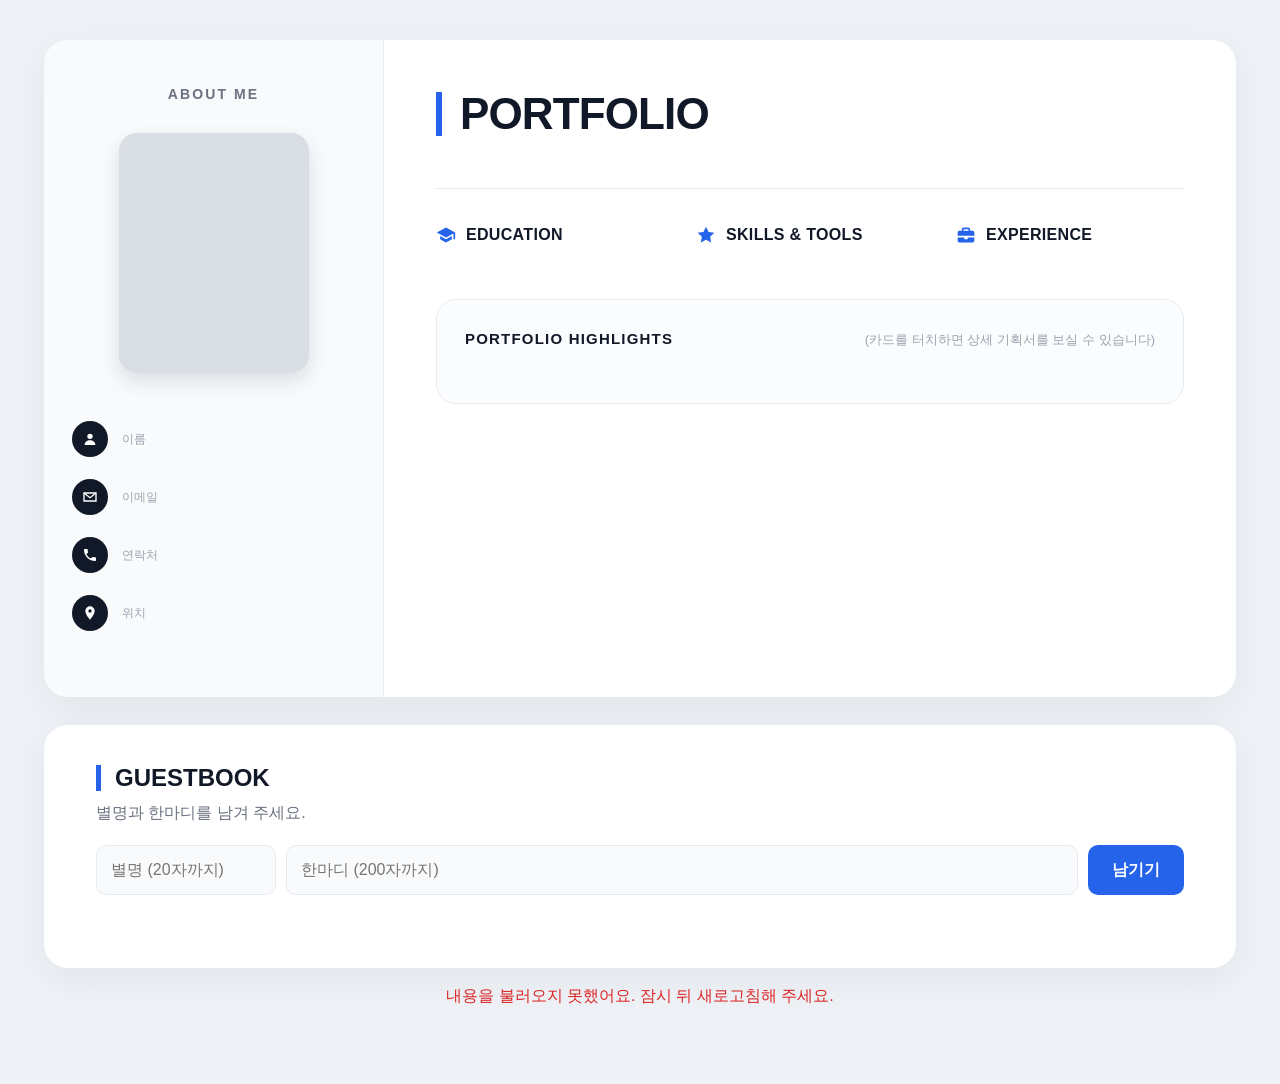
==== index.html @ 7a7e58ea "방문자 화면(index.html, style.css, script.js) 추가 Co-Authored-By: Claude Opus 5.5 <noreply@anthropic.com> " ====
<!DOCTYPE html>
<html lang="ko">
<head>
  <meta charset="UTF-8">
  <meta name="viewport" content="width=device-width, initial-scale=1">
  <title>포트폴리오</title>
  <link rel="stylesheet" href="style.css">
</head>
<body>
  <!-- 아이콘 모음: 아래에서 <use href="#아이콘이름">으로 꺼내 쓴다 -->
  <svg class="icon-sprite" aria-hidden="true">
    <symbol id="icon-user" viewBox="0 0 24 24"><circle cx="12" cy="8" r="4"/><path d="M4 21c0-4.4 3.6-7 8-7s8 2.6 8 7z"/></symbol>
    <symbol id="icon-mail" viewBox="0 0 24 24"><path d="M3 6h18v12H3z" fill="none" stroke="currentColor" stroke-width="2"/><path d="M3 6l9 7 9-7" fill="none" stroke="currentColor" stroke-width="2"/></symbol>
    <symbol id="icon-phone" viewBox="0 0 24 24"><path d="M6.6 10.8a15.1 15.1 0 0 0 6.6 6.6l2.2-2.2a1 1 0 0 1 1-.25 11.4 11.4 0 0 0 3.6.57 1 1 0 0 1 1 1V20a1 1 0 0 1-1 1A17 17 0 0 1 3 4a1 1 0 0 1 1-1h3.5a1 1 0 0 1 1 1c0 1.25.2 2.45.57 3.57a1 1 0 0 1-.25 1z"/></symbol>
    <symbol id="icon-pin" viewBox="0 0 24 24"><path d="M12 2a7 7 0 0 0-7 7c0 5.2 7 13 7 13s7-7.8 7-13a7 7 0 0 0-7-7zm0 9.5A2.5 2.5 0 1 1 12 6.5a2.5 2.5 0 0 1 0 5z"/></symbol>
    <symbol id="icon-cap" viewBox="0 0 24 24"><path d="M12 3L1 9l11 6 9-4.9V17h2V9z"/><path d="M5 13.2v4L12 21l7-3.8v-4L12 17z"/></symbol>
    <symbol id="icon-star" viewBox="0 0 24 24"><path d="M12 2l3.1 6.3 6.9 1-5 4.9 1.2 6.8L12 17.8 5.8 21l1.2-6.8-5-4.9 6.9-1z"/></symbol>
    <symbol id="icon-bag" viewBox="0 0 24 24"><path d="M9 3h6a2 2 0 0 1 2 2v2h3a2 2 0 0 1 2 2v4H2V9a2 2 0 0 1 2-2h3V5a2 2 0 0 1 2-2zm0 2v2h6V5z"/><path d="M2 15h8v2h4v-2h8v4a2 2 0 0 1-2 2H4a2 2 0 0 1-2-2z"/></symbol>
    <symbol id="icon-heart" viewBox="0 0 24 24"><path d="M12 21s-7.5-4.6-10-9.3C.4 8.6 2.3 4.5 6.2 4.5c2.2 0 3.8 1.3 4.8 2.8 1-1.5 2.6-2.8 4.8-2.8 3.9 0 5.8 4.1 4.2 7.2C19.5 16.4 12 21 12 21z"/></symbol>
  </svg>

  <main class="page">
    <!-- 흰 큰 카드 -->
    <div class="sheet resume">

      <!-- 왼쪽: ABOUT ME -->
      <aside class="about">
        <p class="about-label">ABOUT ME</p>
        <div class="photo" id="profile-photo"></div>
        <h2 class="about-name" id="profile-name"></h2>
        <p class="about-title" id="profile-title"></p>
        <p class="badge" id="profile-badge"></p>

        <ul class="contact">
          <li>
            <span class="contact-icon"><svg><use href="#icon-user"/></svg></span>
            <div><span class="contact-label">이름</span><span class="contact-value" id="contact-name"></span></div>
          </li>
          <li>
            <span class="contact-icon"><svg><use href="#icon-mail"/></svg></span>
            <div><span class="contact-label">이메일</span><span class="contact-value" id="contact-email"></span></div>
          </li>
          <li>
            <span class="contact-icon"><svg><use href="#icon-phone"/></svg></span>
            <div><span class="contact-label">연락처</span><span class="contact-value" id="contact-phone"></span></div>
          </li>
          <li>
            <span class="contact-icon"><svg><use href="#icon-pin"/></svg></span>
            <div><span class="contact-label">위치</span><span class="contact-value" id="contact-location"></span></div>
          </li>
        </ul>
      </aside>

      <!-- 오른쪽: PORTFOLIO -->
      <section class="content">
        <h1 class="big-title">PORTFOLIO</h1>
        <p class="headline" id="profile-headline"></p>
        <p class="intro" id="profile-intro"></p>

        <div class="facts">
          <div class="fact">
            <h3 class="fact-title"><svg><use href="#icon-cap"/></svg>EDUCATION</h3>
            <div id="profile-education"></div>
          </div>
          <div class="fact">
            <h3 class="fact-title"><svg><use href="#icon-star"/></svg>SKILLS &amp; TOOLS</h3>
            <ul class="skills" id="profile-skills"></ul>
          </div>
          <div class="fact">
            <h3 class="fact-title"><svg><use href="#icon-bag"/></svg>EXPERIENCE</h3>
            <div id="profile-experience"></div>
          </div>
        </div>

        <div class="highlights">
          <div class="highlights-head">
            <h3>PORTFOLIO HIGHLIGHTS</h3>
            <span>(카드를 터치하면 상세 기획서를 보실 수 있습니다)</span>
          </div>
          <div class="cards" id="cards"></div>
        </div>

        <p class="quote" id="profile-quote"></p>
      </section>
    </div>

    <!-- 방명록 -->
    <section class="sheet guestbook">
      <h3 class="guestbook-title">GUESTBOOK</h3>
      <p class="guestbook-sub">별명과 한마디를 남겨 주세요.</p>
      <div class="guestbook-form">
        <input type="text" id="gb-nickname" placeholder="별명 (20자까지)" maxlength="20">
        <input type="text" id="gb-message" placeholder="한마디 (200자까지)" maxlength="200">
        <button type="button" id="gb-submit">남기기</button>
      </div>
      <p class="guestbook-notice" id="gb-notice"></p>
      <ul class="guestbook-list" id="gb-list"></ul>
    </section>

    <p class="load-error" id="load-error"></p>
  </main>

  <script src="script.js"></script>
</body>
</html>
---- style.css ----
/* 색과 크기 모음 */
:root {
  --bg: #eef1f5;
  --sheet: #ffffff;
  --side: #f8fafc;
  --line: #e7ebf0;
  --text: #111827;
  --gray: #6b7280;
  --light-gray: #9ca3af;
  --blue: #2563eb;
  --blue-soft: #eef4ff;
  --dark: #111827;
}

* {
  box-sizing: border-box;
}

body {
  margin: 0;
  word-break: keep-all;
  overflow-wrap: anywhere;
  background: var(--bg);
  color: var(--text);
  font-family: "Pretendard", "Apple SD Gothic Neo", "Malgun Gothic", "Noto Sans KR", sans-serif;
  line-height: 1.5;
}

.icon-sprite {
  display: none;
}

svg {
  fill: currentColor;
}

.page {
  max-width: 1240px;
  margin: 0 auto;
  padding: 40px 24px 60px;
}

/* 흰 큰 카드 */
.sheet {
  background: var(--sheet);
  border-radius: 24px;
  box-shadow: 0 10px 40px rgba(15, 23, 42, 0.06);
  overflow: hidden;
}

.resume {
  display: grid;
  grid-template-columns: 340px 1fr;
}

/* ---------- 왼쪽 ABOUT ME ---------- */
.about {
  background: var(--side);
  border-right: 1px solid var(--line);
  padding: 44px 28px;
  text-align: center;
}

.about-label {
  margin: 0 0 28px;
  color: var(--gray);
  font-size: 14px;
  font-weight: 700;
  letter-spacing: 0.15em;
}

.photo {
  width: 190px;
  height: 240px;
  margin: 0 auto;
  border-radius: 18px;
  background: #d9dee5;
  box-shadow: 0 8px 20px rgba(15, 23, 42, 0.12);
  overflow: hidden;
}

.photo img {
  width: 100%;
  height: 100%;
  object-fit: cover;
  display: block;
}

.about-name {
  margin: 24px 0 4px;
  font-size: 30px;
  font-weight: 800;
}

.about-title {
  margin: 0 0 14px;
  color: var(--blue);
  font-size: 17px;
  font-weight: 700;
}

.badge {
  display: inline-block;
  margin: 0;
  padding: 5px 16px;
  border: 1.5px solid #9dbcfa;
  border-radius: 999px;
  background: var(--blue-soft);
  color: #1d4ed8;
  font-size: 14px;
  font-weight: 600;
}

.badge:empty {
  display: none;
}

.contact {
  list-style: none;
  margin: 48px 0 0;
  padding: 0;
  text-align: left;
}

.contact li {
  display: flex;
  align-items: center;
  gap: 14px;
  margin-bottom: 22px;
}

.contact-icon {
  flex: none;
  width: 36px;
  height: 36px;
  border-radius: 50%;
  background: var(--dark);
  color: #fff;
  display: flex;
  align-items: center;
  justify-content: center;
}

.contact-icon svg {
  width: 16px;
  height: 16px;
}

.contact-label {
  display: block;
  color: var(--light-gray);
  font-size: 12px;
}

.contact-value {
  display: block;
  font-size: 16px;
  font-weight: 600;
  word-break: break-all;
}

/* ---------- 오른쪽 PORTFOLIO ---------- */
.content {
  padding: 52px 52px 40px;
  min-width: 0;
}

.big-title {
  margin: 0 0 20px;
  padding-left: 18px;
  border-left: 6px solid var(--blue);
  font-size: 44px;
  font-weight: 900;
  line-height: 1;
  letter-spacing: -0.02em;
}

.headline {
  margin: 0 0 18px;
  font-size: 28px;
  font-weight: 800;
  line-height: 1.45;
  letter-spacing: -0.02em;
}

.headline mark {
  background: none;
  color: var(--blue);
  text-decoration: underline;
  text-decoration-thickness: 3px;
  text-underline-offset: 6px;
}

.intro {
  margin: 0;
  padding-bottom: 32px;
  border-bottom: 1px solid var(--line);
  color: var(--gray);
  font-size: 16px;
  line-height: 1.8;
  white-space: pre-line;
}

/* EDUCATION · SKILLS · EXPERIENCE */
.facts {
  display: grid;
  grid-template-columns: repeat(3, 1fr);
  gap: 32px;
  margin: 34px 0 40px;
}

.fact-title {
  display: flex;
  align-items: center;
  gap: 10px;
  margin: 0 0 12px;
  font-size: 16px;
  font-weight: 800;
  letter-spacing: 0.02em;
}

.fact-title svg {
  width: 20px;
  height: 20px;
  color: var(--blue);
}

.fact-main {
  margin: 0 0 4px;
  font-weight: 700;
}

.fact-sub {
  margin: 0 0 4px;
  color: var(--gray);
  font-size: 14px;
}

.fact-sub + .fact-sub {
  color: var(--light-gray);
}

.skills {
  display: grid;
  grid-template-columns: repeat(2, auto);
  justify-content: start;
  gap: 6px 28px;
  margin: 0;
  padding: 0;
  list-style: none;
  font-size: 15px;
}

.skills li::before {
  content: "•";
  margin-right: 8px;
  color: var(--light-gray);
}

/* PORTFOLIO HIGHLIGHTS 상자 */
.highlights {
  border: 1px solid var(--line);
  border-radius: 20px;
  background: #fbfcfe;
  padding: 28px 28px 32px;
}

.highlights-head {
  display: flex;
  flex-wrap: wrap;
  justify-content: space-between;
  align-items: baseline;
  gap: 6px 16px;
  margin-bottom: 20px;
}

.highlights-head h3 {
  margin: 0;
  font-size: 15px;
  font-weight: 800;
  letter-spacing: 0.08em;
}

.highlights-head span {
  color: var(--light-gray);
  font-size: 13px;
}

.cards {
  display: grid;
  grid-template-columns: repeat(4, minmax(0, 1fr));
  gap: 18px;
}

/* 카드 하나 */
.card {
  display: flex;
  flex-direction: column;
  border: 1px solid var(--line);
  border-radius: 16px;
  background: #fff;
  transition: transform 0.15s, box-shadow 0.15s;
}

.card:hover {
  transform: translateY(-3px);
  box-shadow: 0 10px 24px rgba(15, 23, 42, 0.08);
}

.card-open {
  flex: 1;
  display: flex;
  flex-direction: column;
  justify-content: flex-start;
  width: 100%;
  padding: 16px 16px 0;
  border: 0;
  background: none;
  color: inherit;
  font: inherit;
  text-align: left;
  cursor: pointer;
}

.card-open:disabled {
  cursor: default;
}

/* 브라우저 창 모양 썸네일 */
.browser {
  border: 1px solid var(--line);
  border-radius: 10px;
  overflow: hidden;
  background: #fff;
}

.browser-bar {
  display: flex;
  gap: 5px;
  padding: 8px 10px;
  background: #f1f4f8;
  border-bottom: 1px solid var(--line);
}

.browser-bar i {
  width: 8px;
  height: 8px;
  border-radius: 50%;
  background: #cfd6df;
}

.browser-shot {
  aspect-ratio: 4 / 3;
  background: #e5e9ef;
}

.browser-shot img {
  width: 100%;
  height: 100%;
  object-fit: cover;
  object-position: top;
  display: block;
}

.card-category {
  margin: 14px 0 6px;
  color: var(--blue);
  font-size: 14px;
  font-weight: 700;
}

.card-title {
  margin: 0 0 8px;
  font-size: 17px;
  font-weight: 800;
  line-height: 1.4;
}

.card-desc {
  margin: 0;
  color: var(--light-gray);
  font-size: 14px;
  display: -webkit-box;
  -webkit-line-clamp: 2;
  -webkit-box-orient: vertical;
  overflow: hidden;
}

.card-foot {
  display: flex;
  flex-wrap: wrap;
  align-items: center;
  justify-content: space-between;
  gap: 8px;
  padding: 14px 16px 16px;
}

.tags {
  min-width: 0;
  display: flex;
  flex-wrap: wrap;
  gap: 6px;
}

.tag {
  max-width: 100%;
  overflow: hidden;
  text-overflow: ellipsis;
  white-space: nowrap;
  padding: 3px 10px;
  border-radius: 6px;
  background: #f1f3f6;
  color: #4b5563;
  font-size: 13px;
}

.like {
  flex: none;
  margin-left: auto;
  display: flex;
  align-items: center;
  gap: 4px;
  padding: 4px 8px;
  border: 1px solid var(--line);
  border-radius: 999px;
  background: #fff;
  color: var(--light-gray);
  font: inherit;
  font-size: 13px;
  cursor: pointer;
}

.like svg {
  width: 16px;
  height: 16px;
}

.like.is-liked {
  color: #e11d48;
  border-color: #fecdd3;
  background: #fff1f2;
  cursor: default;
}

.empty {
  grid-column: 1 / -1;
  margin: 0;
  color: var(--light-gray);
  text-align: center;
}

.quote {
  margin: 44px 0 0;
  color: var(--light-gray);
  font-style: italic;
  text-align: center;
}

.quote:not(:empty)::before {
  content: "\201C";
}

.quote:not(:empty)::after {
  content: "\201D";
}

/* ---------- 방명록 ---------- */
.guestbook {
  margin-top: 28px;
  padding: 40px 52px;
}

.guestbook-title {
  margin: 0;
  padding-left: 14px;
  border-left: 5px solid var(--blue);
  font-size: 24px;
  font-weight: 900;
  line-height: 1.1;
}

.guestbook-sub {
  margin: 10px 0 20px;
  color: var(--gray);
}

.guestbook-form {
  display: flex;
  gap: 10px;
}

.guestbook-form input {
  padding: 12px 14px;
  border: 1px solid var(--line);
  border-radius: 10px;
  background: var(--side);
  font: inherit;
}

#gb-nickname {
  width: 180px;
}

#gb-message {
  flex: 1;
  min-width: 0;
}

.guestbook-form input:focus {
  outline: 2px solid var(--blue);
  outline-offset: -1px;
}

.guestbook-form button {
  padding: 0 24px;
  border: 0;
  border-radius: 10px;
  background: var(--blue);
  color: #fff;
  font: inherit;
  font-weight: 700;
  cursor: pointer;
}

.guestbook-form button:disabled {
  opacity: 0.6;
  cursor: default;
}

.guestbook-notice {
  min-height: 1.5em;
  margin: 8px 0 4px;
  color: #dc2626;
  font-size: 14px;
}

.guestbook-list {
  list-style: none;
  margin: 0;
  padding: 0;
}

.guestbook-list li {
  padding: 16px 0;
  border-top: 1px solid var(--line);
}

.gb-head {
  display: flex;
  gap: 10px;
  align-items: baseline;
  margin-bottom: 4px;
}

.gb-nickname {
  font-weight: 700;
}

.gb-date {
  color: var(--light-gray);
  font-size: 13px;
}

.gb-message {
  margin: 0;
  color: #374151;
  white-space: pre-line;
  word-break: break-word;
}

.load-error {
  color: #dc2626;
  text-align: center;
}

/* ---------- 화면이 좁을 때 ---------- */
@media (max-width: 1100px) {
  .cards {
    grid-template-columns: repeat(2, minmax(0, 1fr));
  }
}

@media (max-width: 860px) {
  .page {
    padding: 16px 12px 40px;
  }

  .resume {
    grid-template-columns: 1fr;
  }

  .about {
    border-right: 0;
    border-bottom: 1px solid var(--line);
    padding: 36px 24px 16px;
  }

  .contact {
    margin-top: 32px;
  }

  .content {
    padding: 36px 20px 32px;
  }

  .big-title {
    font-size: 34px;
  }

  .headline {
    font-size: 22px;
  }

  .facts {
    grid-template-columns: 1fr;
    gap: 24px;
  }

  .highlights {
    padding: 22px 16px;
  }

  .guestbook {
    padding: 32px 20px;
  }

  .guestbook-form {
    flex-direction: column;
  }

  #gb-nickname {
    width: 100%;
  }

  .guestbook-form button {
    padding: 12px;
  }
}

@media (max-width: 560px) {
  .cards {
    grid-template-columns: minmax(0, 1fr);
  }
}
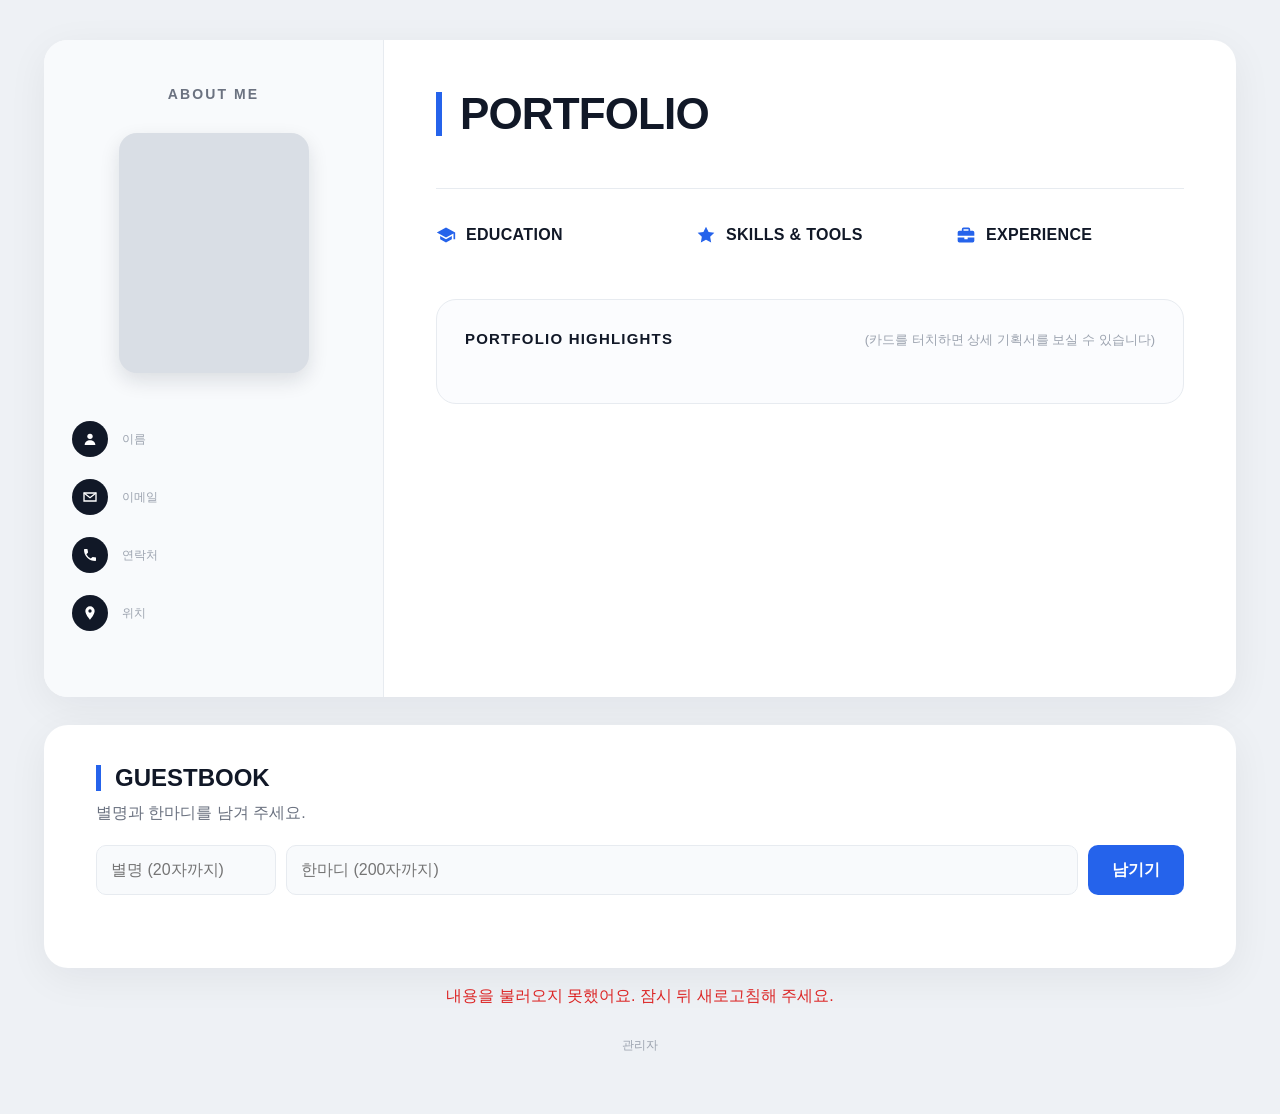
==== commit 467a4c5a: "관리자 화면(admin.html, admin.js) 추가와 방문자 화면 맨 아래 관리자 링크 Co-Authored-By: Claude Opus 5.5 <noreply@anthrop" ====
--- a/index.html
+++ b/index.html
@@ -98,6 +98,8 @@
     </section>
 
     <p class="load-error" id="load-error"></p>
+
+    <p class="admin-link"><a href="admin.html">관리자</a></p>
   </main>
 
   <script src="script.js"></script>
--- a/style.css
+++ b/style.css
@@ -573,6 +573,22 @@
   text-align: center;
 }
 
+/* 맨 아래 작은 관리자 링크 */
+.admin-link {
+  margin: 28px 0 0;
+  text-align: center;
+  font-size: 12px;
+}
+
+.admin-link a {
+  color: var(--light-gray);
+  text-decoration: none;
+}
+
+.admin-link a:hover {
+  text-decoration: underline;
+}
+
 /* ---------- 화면이 좁을 때 ---------- */
 @media (max-width: 1100px) {
   .cards {
